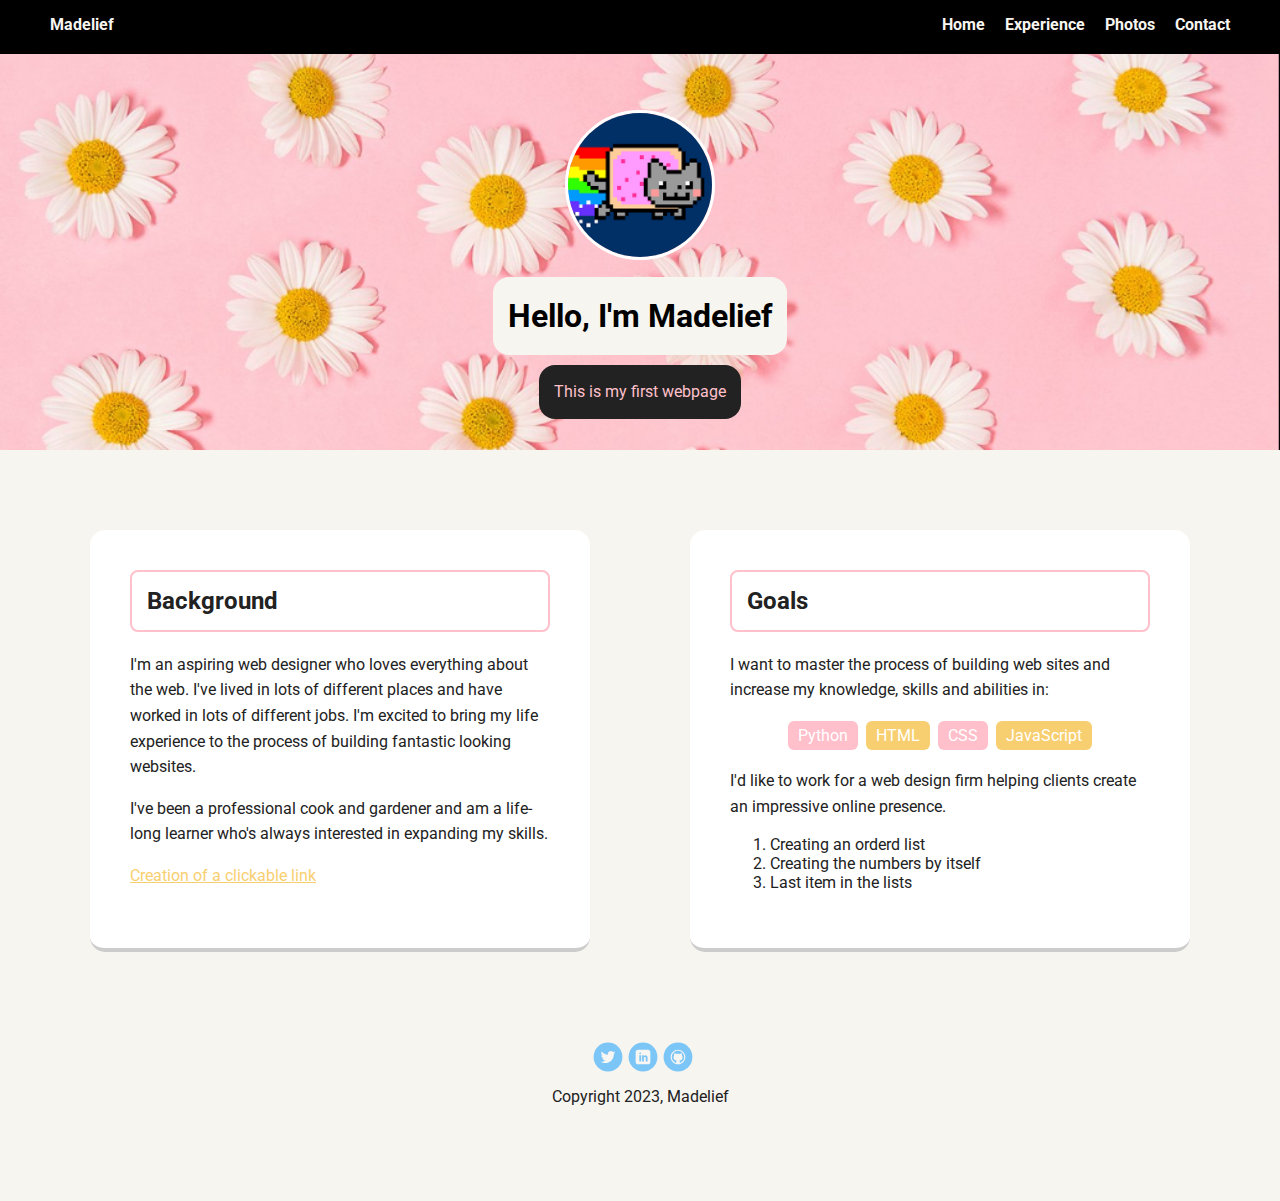
==== intro_html_css/index.html @ b699706c "first commit" ====
<!doctype html> <!-- always start your html file with this line, this lets the browser know you want it to display a html doc --> 
<html lang="en">
<head> <!-- head contains data that is not visable on the webpage itself -->
  <meta charset="utf-8">
  <title>Madelief's Profile</title>  <!-- the title in the tab balk --> 
  <meta name="viewport" content="width=device-width, initial-scale=1.0"> <!-- used by browser and search engine, more about this in later videos --> 
  <link rel="stylesheet" href="styles.css"> <!-- pointing to the CSS file to use the styles for this page-->
  <link href="https://fonts.googleapis.com/css?family=Muli%7CRoboto:400,300,500,700,900" rel="stylesheet">
  </head>
  <body>

    <div class="main-nav">
        <ul class="nav">
          <li class="name">Madelief</li>
          <li><a href="#">Home</a></li>
          <li><a href="#">Experience</a></li>
          <li><a href="#">Photos</a></li>
          <li><a href="#">Contact</a></li>
        </ul>
    </div>

    <header> 
      <!-- attributes: <img> has 3 attributes, scr(source), alt(alternative text) and class 
       class = used to create css styles that control how the element looks
          the strings after the attributes are called tags (AKA html elements) 
       alt = description of your image. visiotrs sees this when the image is broken and search engine and screen readers also use this text-->
      
      <img src="images/me.png" alt="Drawing of Jane Smith" class="profile-image"> <!-- <img is a self closing tags (aka empty element), so does not need to be closed --> 
      <h1 class="tag name">Hello, I'm Madelief</h1>
      <p class="tag location">This is my first webpage</p>
    </header>

    <main class="flex">
      <div class="card">
        <h2>Background</h2>
        <p>I'm an aspiring web designer who loves everything about the web. I've lived in lots of different places and have worked in lots of different jobs. I'm excited to bring my life experience to the process of building fantastic looking websites.</p>
        <p>I've been a professional cook and gardener and am a life-long learner who's always interested in expanding my skills.</p>
        
        <!-- creating a clickable link by using the anchor tag (<a>) and hypertext reference tag 
          <a> = makes everyting within the tag look like a clickable link
          href= were we want the browser to go when the link is clicked 
        -->
        <p><a href="#top" class="card-link">Creation of a clickable link</a></p>  <!-- this link wil lead you to the top of the page --> 
      </div> 

      <div class="card">
        <h2>Goals</h2>
        <p>I want to master the process of building web sites and increase my knowledge, skills and abilities in:</p>
        
        <!-- creating a list horizontal 
        ul = unordered list
        ol = ordered list
        li = list item
        -->
        <ul class="skills"> 
          <li>Python</li>
          <li>HTML</li>
          <li>CSS</li>
          <li>JavaScript</li>
        </ul>
        <p>I'd like to work for a web design firm helping clients create an impressive online presence.</p>
        <ol>
          <li>Creating an orderd list</li>
          <li>Creating the numbers  by itself</li>
          <li>Last item in the lists</li>
        </ol>
      </div> 

    </main>
    <footer>
      <ul>
        <!-- target tag = to open the link in a new tab instead of leaving your webpage" --> 
        <li><a href="https://twitter.com/cysogroup" target="_black" class="social twitter">Twitter</a></li>
        <li><a href="https://www.linkedin.com/in/madelief-riphagen-042b8112a/" target="_black" class="social linkedin">LinkedIn</a></li>
        <li><a href="https://github.com/MadeliefR" target="_black" class="social github">Github</a></li>
      </ul>
      <p class="copyright">Copyright 2023, Madelief</p>
    </footer>
  </body>
</html>
---- intro_html_css/styles.css ----
/* Global Layout Set-up */
* { 
  box-sizing: border-box;
}
  

/* each block is called a CSS rule, where each rule selects a tag on aan HTML page and assigns a list of properties that control how the browser displays the tag 
  every rule sarts with a selector (body, a, .nav) --> *this how CSS knows which HTML tag you want to style 
  within the curly braces are the CSS properties 
  a . before the selector means that it is a class (can be from your HTML file or can be a liberary of HTML itself like .main-nav

/
/* start rule */
body {
  margin: 0;
  padding: 0;
  text-align: center;
  font-family: 'Roboto', sans-serif;
  color: #222;
  background: #f7f5f0;
}
/* end of rule */


/* Link Styles */

a {
  text-decoration: none;
  color: #f7f5f0;
}
a:hover {
  color: #6633ff;
}

/* Section Styles */

.main-nav {
  width: 100%;
  background: black;
  min-height: 30px;
  padding: 10px;
  position: fixed;
  text-align: center;
}
.nav {
  display: flex;
  justify-content: space-around;
  font-weight: 700;
  list-style-type: none;
  margin: 0 auto;
  padding: 0;
}
.nav .name {
  display: none;
}
.nav li {
  padding: 5px 10px 10px 10px;  /* padding chnages the space within the element box */
}
.nav a {
  transition: all .5s;
}
.nav a:hover {
  color: pink
}

header {
  text-align: center;
  background: url('images/daisy_flower.png') no-repeat top center ;
  background-size: cover;
  overflow: hidden;
  padding-top: 60px;
}
header {
  line-height: 1.5;
}
header .profile-image {
  margin-top: 50px;   /* margin changes the space outside the element box */
  width: 150px;
  height: 150px;
  border-radius: 50%;
  border: 3px solid white;
  transition: all .5s;
}
header .profile-image:hover {
  transform: scale(2) rotate(360deg);
}
.tag {
  background-color: #f7f5f0;
  color: black;
  padding: 15px;
  border-radius: 16px;
  display: table;
  margin: 10px auto;
} 
.location {
  background-color: #222;
  color: pink;
}
.card {
  margin: 30px;
  padding: 20px 40px 40px;
  max-width: 500px;
  text-align: left;
  background: #fff;
  border-bottom: 4px solid #ccc;
  border-radius: 15px;
}
.card:hover {
  border-color: pink;
}

ul.skills {
  padding: 0;
  text-align: center;
}

.skills li {
  border-radius: 6px;
  display: inline-block;
  background: #F8CF70;
  color: white;
  padding: 5px 10px;
  margin: 2px;
}

.skills li:nth-child(odd) {
  background: pink;
}

footer {
  width: 100%;
  min-height: 30px;
  padding: 20px 0 40px 20px;
}

footer .copyright {
  top: -8px;
  margin-right: 20px;
  font-size: .75em;
}

footer ul {
  list-style-type: none;
  margin: 0;
  padding: 0;
  padding-right: 15px;
}

footer ul li {
  display: inline-block;
}

a.social {
  display: inline-block;
  text-indent: -9999px;
  width: 30px;
  height: 30px;
  background-size: 30px 30px;
  opacity: .5;
  transition: all .25s;
}
a.twitter {
  background-image: url(images/twitter.svg);
}
a.linkedin {
  background-image: url(images/linkedin.svg);
}
a.github {
  background-image: url(images/github.svg);
}
a.social:hover {
  opacity: 1;
}
.clearfix {
  clear: both;
}

/* Styles for larger screens */
@media screen and (min-width: 720px) {
  
  .flex {
      display: flex;
      max-width: 1200px;
      justify-content: space-around;
      margin: 0 auto;
  }

  header {
    min-height: 450px;
  }

  .nav {
    max-width: 1200px;
  }

  .nav .name {
    display: block;
    margin-right: auto;
    color: #f7f5f0;
  }
  
  .nav .name:hover{
    color: #F8CF70;
  }

  main {
    padding-top: 50px;
  }

  main p {
    line-height: 1.6em;
  }

  footer {
    font-size: 1.3em;
    max-width: 1200px;
    margin: 40px auto;
  }

}

h2 {
  text-align:left;
  border: solid pink 2px;
  border-radius: 8px;
  padding: 15px;
}

a.card-link{
  color:#F8CF70;
  text-decoration: underline;
}

a.card-link:hover{
  color: pink
}
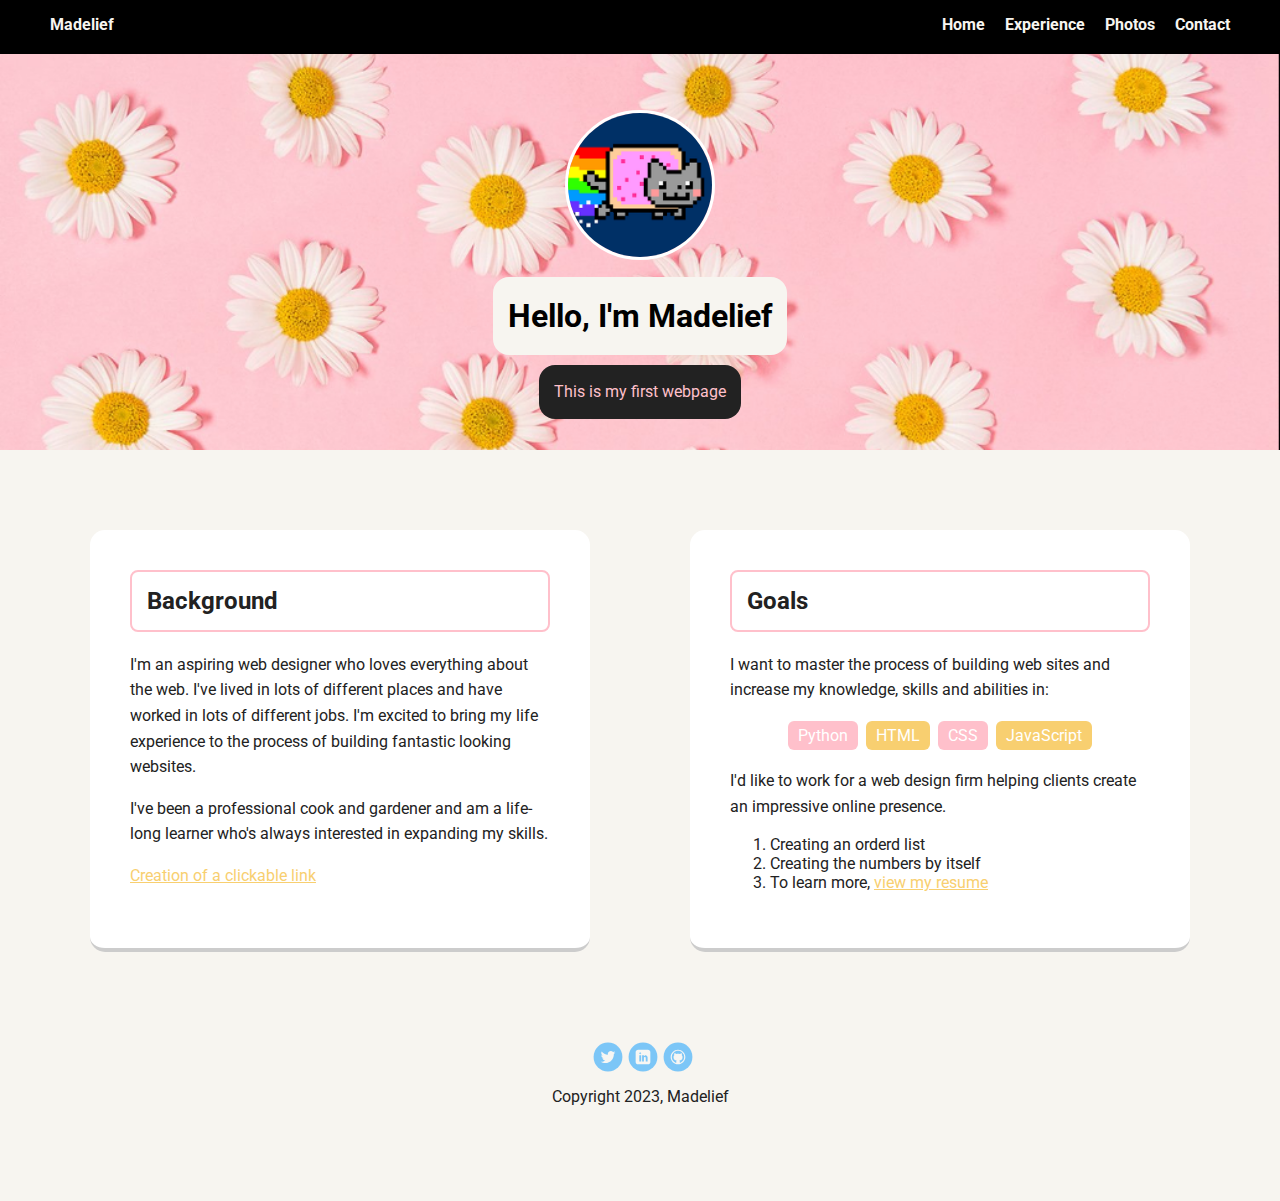
==== commit 818d86da: "changes first webpage" ====
--- a/intro_html_css/index.html
+++ b/intro_html_css/index.html
@@ -13,7 +13,7 @@
         <ul class="nav">
           <li class="name">Madelief</li>
           <li><a href="#">Home</a></li>
-          <li><a href="#">Experience</a></li>
+          <li><a href="resume.html">Experience</a></li>
           <li><a href="#">Photos</a></li>
           <li><a href="#">Contact</a></li>
         </ul>
@@ -62,7 +62,7 @@
         <ol>
           <li>Creating an orderd list</li>
           <li>Creating the numbers  by itself</li>
-          <li>Last item in the lists</li>
+          <li>To learn more, <a class="card-link" href="resume.html">view my resume</a></li>
         </ol>
       </div> 
 
